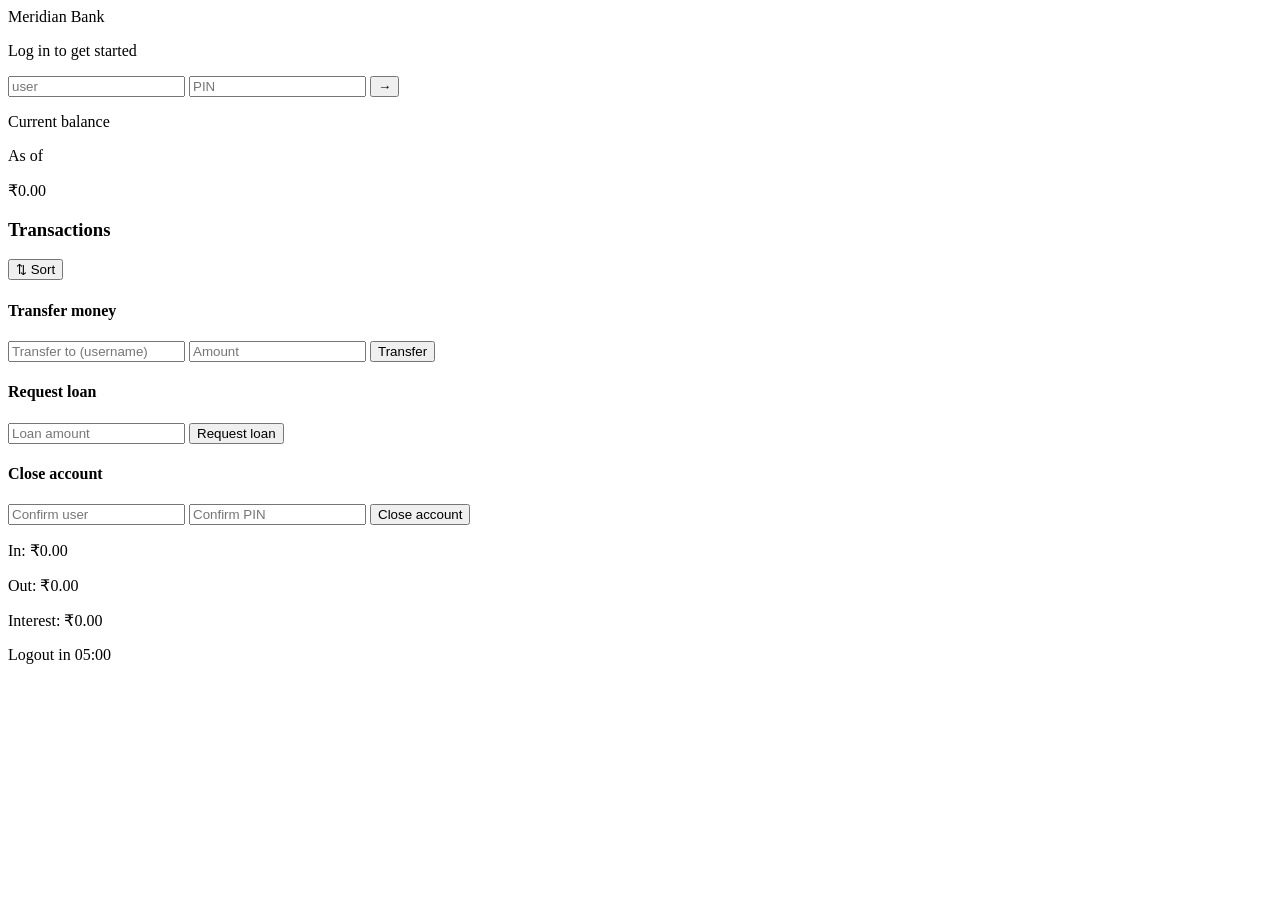
==== index.html @ 8bf68056 "html structure updated" ====
<!DOCTYPE html>
<html lang="en">
<head>
<meta charset="UTF-8">
<title>Meridian Bank — Customer Portal</title>
<link rel="stylesheet" href="style.css">
</head>
<body>

<!-- ===== TOP NAV / LOGIN ===== -->
<nav class="navbar">
  <div class="logo">Meridian <span>Bank</span></div>
  <p class="welcome" id="welcomeText">Log in to get started</p>

  <form class="login-form" id="loginForm">
    <input type="text" id="loginUsername" placeholder="user" required>
    <input type="password" id="loginPin" placeholder="PIN" maxlength="4" required>
    <button type="submit">&rarr;</button>
  </form>
</nav>

<!-- Demo users — click a card to auto-fill the login form above -->
<div class="demo-users" id="demoUsers"></div>

<!-- ===== MAIN DASHBOARD (hidden until login) ===== -->
<main class="app hidden" id="app">

  <!-- Balance header -->
  <div class="balance">
    <div>
      <p class="balance-label">Current balance</p>
      <p class="balance-date">As of <span id="balanceDate"></span></p>
    </div>
    <p class="balance-value" id="balanceValue">₹0.00</p>
  </div>

  <div class="content">

    <!-- Left column: movements -->
    <section class="movements-panel">
      <div class="movements-header">
        <h3>Transactions</h3>
        <button id="sortBtn" class="sort-btn">&#8645; Sort</button>
      </div>
      <div class="movements" id="movements"></div>
    </section>

    <!-- Right column: action cards -->
    <section class="actions">

      <div class="action-card">
        <h4>Transfer money</h4>
        <form id="transferForm">
          <input type="text" id="transferTo" placeholder="Transfer to (username)" required>
          <input type="number" id="transferAmount" placeholder="Amount" required>
          <button type="submit">Transfer</button>
        </form>
        <p class="form-msg" id="transferMsg"></p>
      </div>

      <div class="action-card">
        <h4>Request loan</h4>
        <form id="loanForm">
          <input type="number" id="loanAmount" placeholder="Loan amount" required>
          <button type="submit">Request loan</button>
        </form>
        <p class="form-msg" id="loanMsg"></p>
      </div>

      <div class="action-card">
        <h4>Close account</h4>
        <form id="closeForm">
          <input type="text" id="closeUsername" placeholder="Confirm user" required>
          <input type="password" id="closePin" placeholder="Confirm PIN" maxlength="4" required>
          <button type="submit">Close account</button>
        </form>
        <p class="form-msg" id="closeMsg"></p>
      </div>

    </section>
  </div>

  <!-- Footer: summary + logout timer -->
  <footer class="summary">
    <p>In: <span id="sumIn">₹0.00</span></p>
    <p>Out: <span id="sumOut">₹0.00</span></p>
    <p>Interest: <span id="sumInterest">₹0.00</span></p>
    <p class="timer">Logout in <span id="timer">05:00</span></p>
  </footer>

</main>

<script src="script.js"></script>
</body>
</html>
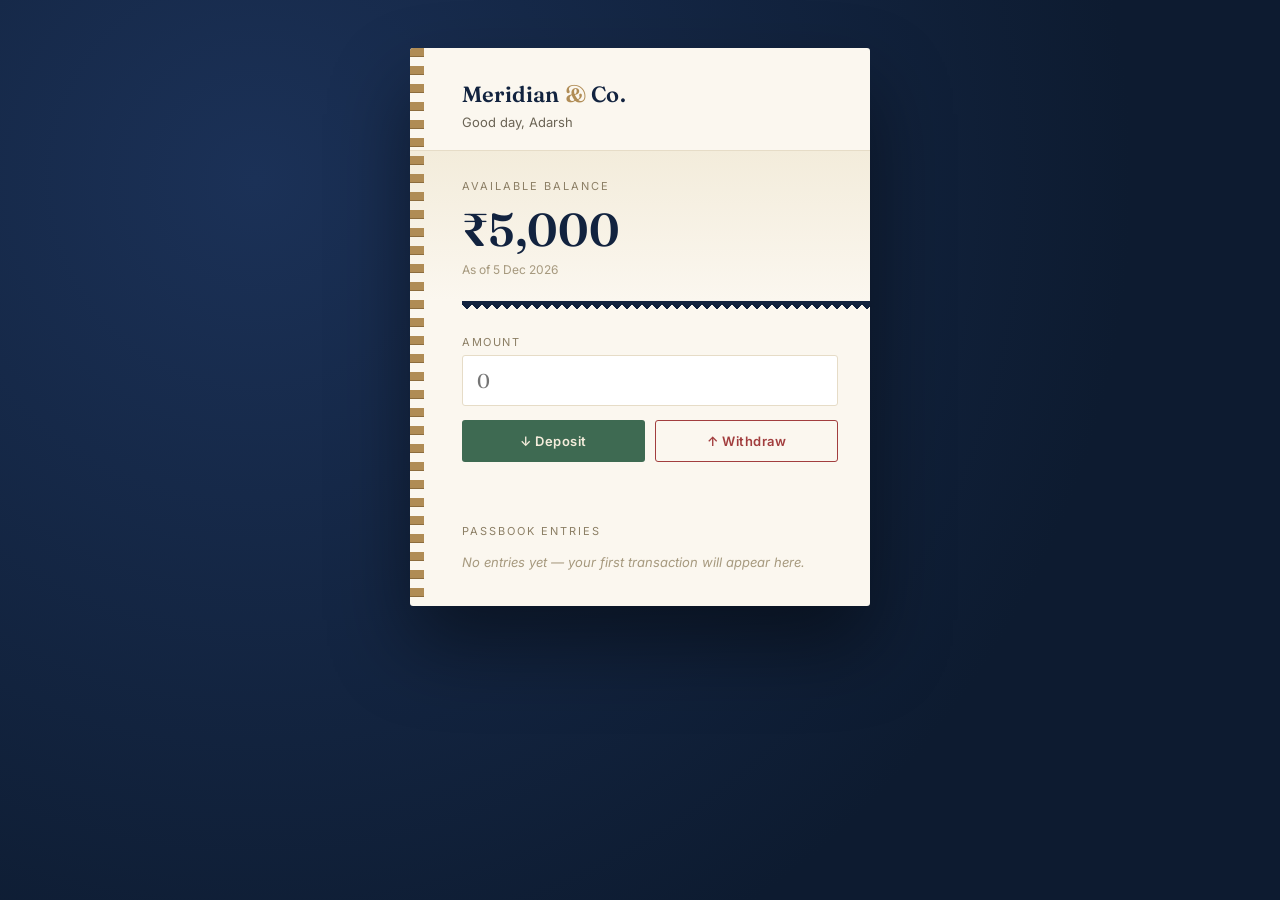
==== commit 34edc5f8: "Add Assignment-1 JS case study: bank customer page with deposit, withdraw, and transaction history" ====
--- a/index.html
+++ b/index.html
@@ -2,93 +2,57 @@
 <html lang="en">
 <head>
 <meta charset="UTF-8">
-<title>Meridian Bank — Customer Portal</title>
+<meta name="viewport" content="width=device-width, initial-scale=1.0">
+<title>Meridian & Co. — Passbook</title>
+<link rel="preconnect" href="https://fonts.googleapis.com">
+<link rel="preconnect" href="https://fonts.gstatic.com" crossorigin>
+<link href="https://fonts.googleapis.com/css2?family=Fraunces:opsz,wght@9..144,400;9..144,600&family=Inter:wght@400;500;600&display=swap" rel="stylesheet">
 <link rel="stylesheet" href="style.css">
 </head>
 <body>
 
-<!-- ===== TOP NAV / LOGIN ===== -->
-<nav class="navbar">
-  <div class="logo">Meridian <span>Bank</span></div>
-  <p class="welcome" id="welcomeText">Log in to get started</p>
+<div class="passbook">
 
-  <form class="login-form" id="loginForm">
-    <input type="text" id="loginUsername" placeholder="user" required>
-    <input type="password" id="loginPin" placeholder="PIN" maxlength="4" required>
-    <button type="submit">&rarr;</button>
-  </form>
-</nav>
+  <!-- spine -->
+  <div class="spine"></div>
 
-<!-- Demo users — click a card to auto-fill the login form above -->
-<div class="demo-users" id="demoUsers"></div>
+  <!-- header -->
+  <header>
+    <div class="brand">Meridian <span>&amp;</span> Co.</div>
+    <p class="greeting" id="greeting">Good day, Adarsh</p>
+  </header>
 
-<!-- ===== MAIN DASHBOARD (hidden until login) ===== -->
-<main class="app hidden" id="app">
+  <!-- balance -->
+  <section class="balance-block">
+    <p class="balance-label">Available balance</p>
+    <p class="balance-value" id="balance">₹5,000</p>
+    <p class="balance-date" id="today"></p>
+  </section>
 
-  <!-- Balance header -->
-  <div class="balance">
-    <div>
-      <p class="balance-label">Current balance</p>
-      <p class="balance-date">As of <span id="balanceDate"></span></p>
+  <div class="tear"></div>
+
+  <!-- actions -->
+  <section class="actions">
+    <div class="amount-field">
+      <label for="amount">Amount</label>
+      <input type="number" id="amount" placeholder="0">
     </div>
-    <p class="balance-value" id="balanceValue">₹0.00</p>
-  </div>
+    <div class="action-buttons">
+      <button class="btn deposit-btn" onclick="deposit()">↓ Deposit</button>
+      <button class="btn withdraw-btn" onclick="withdraw()">↑ Withdraw</button>
+    </div>
+    <p class="message" id="message"></p>
+  </section>
 
-  <div class="content">
+  <!-- ledger -->
+  <section class="ledger">
+    <p class="ledger-title">Passbook entries</p>
+    <div class="ledger-rows" id="history">
+      <p class="empty-note" id="emptyNote">No entries yet — your first transaction will appear here.</p>
+    </div>
+  </section>
 
-    <!-- Left column: movements -->
-    <section class="movements-panel">
-      <div class="movements-header">
-        <h3>Transactions</h3>
-        <button id="sortBtn" class="sort-btn">&#8645; Sort</button>
-      </div>
-      <div class="movements" id="movements"></div>
-    </section>
-
-    <!-- Right column: action cards -->
-    <section class="actions">
-
-      <div class="action-card">
-        <h4>Transfer money</h4>
-        <form id="transferForm">
-          <input type="text" id="transferTo" placeholder="Transfer to (username)" required>
-          <input type="number" id="transferAmount" placeholder="Amount" required>
-          <button type="submit">Transfer</button>
-        </form>
-        <p class="form-msg" id="transferMsg"></p>
-      </div>
-
-      <div class="action-card">
-        <h4>Request loan</h4>
-        <form id="loanForm">
-          <input type="number" id="loanAmount" placeholder="Loan amount" required>
-          <button type="submit">Request loan</button>
-        </form>
-        <p class="form-msg" id="loanMsg"></p>
-      </div>
-
-      <div class="action-card">
-        <h4>Close account</h4>
-        <form id="closeForm">
-          <input type="text" id="closeUsername" placeholder="Confirm user" required>
-          <input type="password" id="closePin" placeholder="Confirm PIN" maxlength="4" required>
-          <button type="submit">Close account</button>
-        </form>
-        <p class="form-msg" id="closeMsg"></p>
-      </div>
-
-    </section>
-  </div>
-
-  <!-- Footer: summary + logout timer -->
-  <footer class="summary">
-    <p>In: <span id="sumIn">₹0.00</span></p>
-    <p>Out: <span id="sumOut">₹0.00</span></p>
-    <p>Interest: <span id="sumInterest">₹0.00</span></p>
-    <p class="timer">Logout in <span id="timer">05:00</span></p>
-  </footer>
-
-</main>
+</div>
 
 <script src="script.js"></script>
 </body>
--- a/style.css
+++ b/style.css
@@ -0,0 +1,264 @@
+/* =========================================================
+   Design tokens
+   Ink   #12233F   Paper #FBF7EF   Brass #B08C55
+   Moss  #3E6A52   Brick #A23E3E   Line  #E6DCC7
+   Display: Fraunces (serif, characterful)
+   Body:    Inter
+   ========================================================= */
+
+* {
+  box-sizing: border-box;
+}
+
+body {
+  margin: 0;
+  min-height: 100vh;
+  background: #12233F;
+  background-image: radial-gradient(circle at 20% 20%, #1B3157, #0D1B30 70%);
+  font-family: 'Inter', Arial, sans-serif;
+  color: #12233F;
+  display: flex;
+  justify-content: center;
+  align-items: flex-start;
+  padding: 48px 16px;
+}
+
+.passbook {
+  position: relative;
+  width: 100%;
+  max-width: 460px;
+  background: #FBF7EF;
+  border-radius: 3px;
+  box-shadow: 0 40px 80px rgba(0, 0, 0, 0.45);
+  overflow: hidden;
+}
+
+/* brass spine along the left edge, like a stitched passbook */
+.spine {
+  position: absolute;
+  top: 0;
+  bottom: 0;
+  left: 0;
+  width: 14px;
+  background: repeating-linear-gradient(
+    to bottom,
+    #B08C55 0 8px,
+    #8C6C3D 8px 9px,
+    transparent 9px 18px
+  );
+}
+
+header {
+  padding: 32px 32px 20px 52px;
+  border-bottom: 1px solid #E6DCC7;
+}
+
+.brand {
+  font-family: 'Fraunces', serif;
+  font-size: 22px;
+  font-weight: 600;
+  letter-spacing: 0.2px;
+}
+
+.brand span {
+  color: #B08C55;
+}
+
+.greeting {
+  margin: 6px 0 0;
+  font-size: 13px;
+  color: #6B6455;
+}
+
+.balance-block {
+  padding: 28px 32px 24px 52px;
+  background: linear-gradient(180deg, #F3ECDB, #FBF7EF);
+}
+
+.balance-label {
+  margin: 0;
+  font-size: 11px;
+  letter-spacing: 2px;
+  text-transform: uppercase;
+  color: #8C7F65;
+}
+
+.balance-value {
+  margin: 8px 0 0;
+  font-family: 'Fraunces', serif;
+  font-size: 46px;
+  font-weight: 600;
+  font-variant-numeric: tabular-nums;
+  color: #12233F;
+}
+
+.balance-date {
+  margin: 4px 0 0;
+  font-size: 12px;
+  color: #A6997E;
+}
+
+/* torn-edge divider between balance stub and the working section */
+.tear {
+  height: 10px;
+  background:
+    linear-gradient(135deg, transparent 66%, #FBF7EF 66%) 0 0 / 10px 10px,
+    linear-gradient(-135deg, transparent 66%, #FBF7EF 66%) 0 0 / 10px 10px;
+  background-color: #12233F;
+  background-repeat: repeat-x;
+  margin-left: 52px;
+}
+
+.actions {
+  padding: 24px 32px 8px 52px;
+}
+
+.amount-field label {
+  display: block;
+  font-size: 11px;
+  letter-spacing: 1.5px;
+  text-transform: uppercase;
+  color: #8C7F65;
+  margin-bottom: 6px;
+}
+
+.amount-field input {
+  width: 100%;
+  padding: 12px 14px;
+  font-family: 'Fraunces', serif;
+  font-size: 20px;
+  border: 1px solid #E6DCC7;
+  background: #fff;
+  border-radius: 3px;
+  color: #12233F;
+}
+
+.amount-field input:focus {
+  outline: 2px solid #B08C55;
+  outline-offset: 1px;
+}
+
+.action-buttons {
+  display: flex;
+  gap: 10px;
+  margin-top: 14px;
+}
+
+.btn {
+  flex: 1;
+  padding: 12px 0;
+  font-family: 'Inter', sans-serif;
+  font-size: 13px;
+  font-weight: 600;
+  letter-spacing: 0.5px;
+  border-radius: 3px;
+  cursor: pointer;
+  border: 1px solid transparent;
+  transition: transform 0.1s ease, background 0.15s ease;
+}
+
+.btn:active {
+  transform: translateY(1px);
+}
+
+.deposit-btn {
+  background: #3E6A52;
+  color: #F3ECDB;
+}
+.deposit-btn:hover { background: #345A46; }
+
+.withdraw-btn {
+  background: transparent;
+  color: #A23E3E;
+  border-color: #A23E3E;
+}
+.withdraw-btn:hover { background: #A23E3E; color: #fff; }
+
+.message {
+  min-height: 18px;
+  margin: 12px 0 0;
+  font-size: 13px;
+  font-weight: 600;
+}
+
+.message.success { color: #3E6A52; }
+.message.error { color: #A23E3E; }
+
+.ledger {
+  padding: 8px 32px 32px 52px;
+}
+
+.ledger-title {
+  font-size: 11px;
+  letter-spacing: 2px;
+  text-transform: uppercase;
+  color: #8C7F65;
+  margin: 16px 0 12px;
+}
+
+.ledger-rows {
+  display: flex;
+  flex-direction: column;
+}
+
+.empty-note {
+  font-size: 13px;
+  color: #A6997E;
+  font-style: italic;
+  margin: 4px 0;
+}
+
+.ledger-row {
+  display: flex;
+  justify-content: space-between;
+  align-items: baseline;
+  padding: 10px 0;
+  border-bottom: 1px dashed #E6DCC7;
+  font-size: 14px;
+}
+
+.ledger-row:last-child {
+  border-bottom: none;
+}
+
+.row-left {
+  display: flex;
+  flex-direction: column;
+}
+
+.row-type {
+  font-weight: 600;
+}
+
+.row-date {
+  font-size: 11px;
+  color: #A6997E;
+  margin-top: 2px;
+}
+
+.row-amounts {
+  text-align: right;
+  font-variant-numeric: tabular-nums;
+}
+
+.row-amount {
+  font-weight: 600;
+}
+
+.row-amount.pos { color: #3E6A52; }
+.row-amount.neg { color: #A23E3E; }
+
+.row-balance {
+  font-size: 11px;
+  color: #A6997E;
+  margin-top: 2px;
+}
+
+@media (max-width: 480px) {
+  header, .balance-block, .actions, .ledger {
+    padding-left: 40px;
+  }
+  .balance-value {
+    font-size: 36px;
+  }
+}
